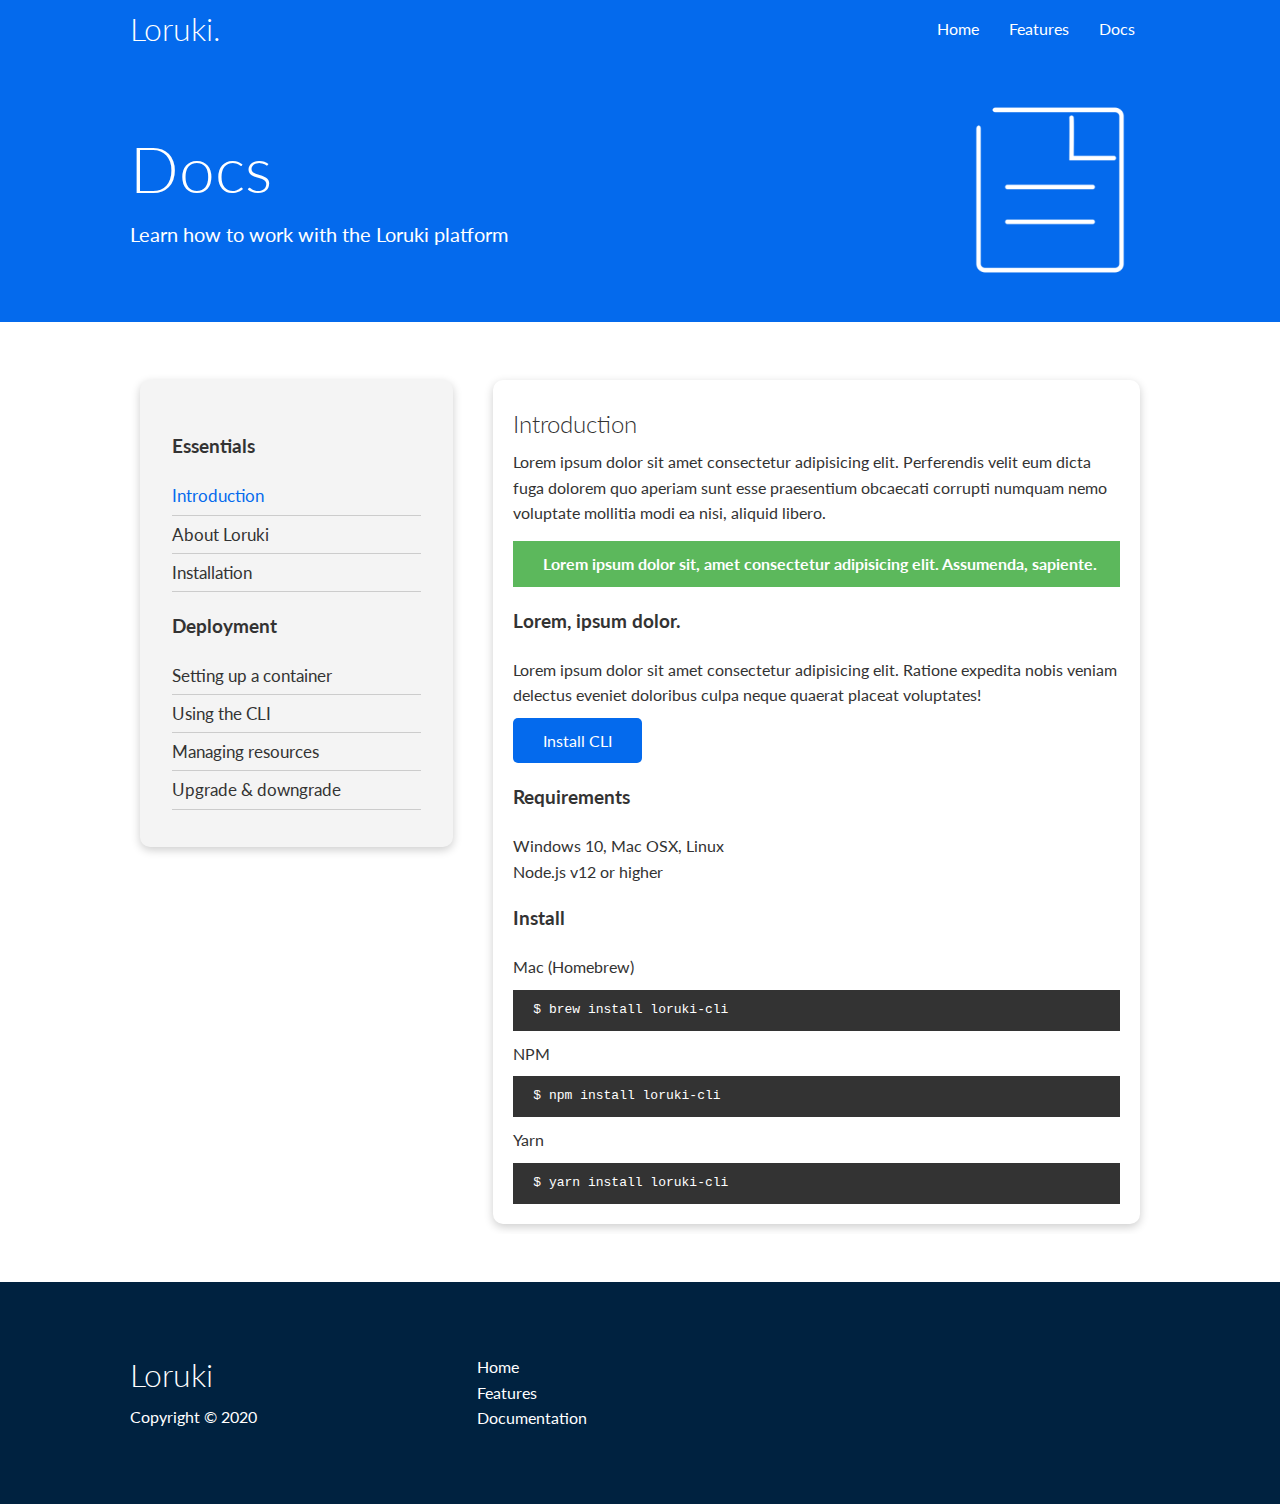
==== docs.html @ 9afb68d4 "Initial commit" ====
<!DOCTYPE html>
<html lang="en">
  <head>
    <meta charset="UTF-8" />
    <meta name="viewport" content="width=device-width, initial-scale=1.0" />
    <link
      rel="stylesheet"
      href="https://cdnjs.cloudflare.com/ajax/libs/font-awesome/6.5.1/css/all.min.css"
      integrity="sha512-DTOQO9RWCH3ppGqcWaEA1BIZOC6xxalwEsw9c2QQeAIftl+Vegovlnee1c9QX4TctnWMn13TZye+giMm8e2LwA=="
      crossorigin="anonymous"
      referrerpolicy="no-referrer"
    />
    <link rel="stylesheet" href="css/utilities.css" />
    <link rel="stylesheet" href="css/style.css" />
    <title>Loruki | Cloud Hosting For Everyone</title>
  </head>
  <body>
    <!-- Navbar -->
    <div class="navbar">
      <div class="container flex">
        <h1 class="logo">Loruki.</h1>
        <nav>
          <ul>
            <li><a href="index.html">Home</a></li>
            <li><a href="features.html">Features</a></li>
            <li><a href="docs.html">Docs</a></li>
          </ul>
        </nav>
      </div>
    </div>

    <!-- Head -->
    <section class="docs-head bg-primary py-3">
      <div class="container grid">
        <div>
          <h1 class="xl">Docs</h1>
          <p class="lead">Learn how to work with the Loruki platform</p>
        </div>
        <img src="images/docs.png" alt="" />
      </div>
    </section>

    <!-- Main -->
    <section class="docs-main my-4">
      <div class="container grid">
        <div class="card bg-light p-3">
          <h3 class="my-2">Essentials</h3>
          <nav>
            <ul>
              <li><a class="text-primary" href="#">Introduction</a></li>
              <li><a href="#">About Loruki</a></li>
              <li><a href="#">Installation</a></li>
            </ul>
          </nav>

          <h3 class="my-2">Deployment</h3>
          <nav>
            <ul>
              <li><a href="#">Setting up a container</a></li>
              <li><a href="#">Using the CLI</a></li>
              <li><a href="#">Managing resources</a></li>
              <li><a href="#">Upgrade & downgrade</a></li>
            </ul>
          </nav>
        </div>
        <div class="card">
          <h2>Introduction</h2>
          <p>
            Lorem ipsum dolor sit amet consectetur adipisicing elit. Perferendis
            velit eum dicta fuga dolorem quo aperiam sunt esse praesentium
            obcaecati corrupti numquam nemo voluptate mollitia modi ea nisi,
            aliquid libero.
          </p>

          <div class="alert alert-success">
            <i class="fas fa-info"></i> Lorem ipsum dolor sit, amet consectetur
            adipisicing elit. Assumenda, sapiente.
          </div>
          <h3>Lorem, ipsum dolor.</h3>
          <p>
            Lorem ipsum dolor sit amet consectetur adipisicing elit. Ratione
            expedita nobis veniam delectus eveniet doloribus culpa neque quaerat
            placeat voluptates!
          </p>
          <a href="#" class="btn btn-primary">Install CLI</a>

          <h3>Requirements</h3>
          <ul>
            <li>Windows 10, Mac OSX, Linux</li>
            <li>Node.js v12 or higher</li>
          </ul>

          <h3>Install</h3>
          <p>Mac (Homebrew)</p>
          <pre><code>$ brew install loruki-cli</code></pre>
          <p>NPM</p>
          <pre><code>$ npm install loruki-cli</code></pre>
          <p>Yarn</p>
          <pre><code>$ yarn install loruki-cli</code></pre>
        </div>
      </div>
    </section>

    <!-- Footer -->
    <footer class="footer bg-dark py-5">
      <div class="container grid grid-3">
        <div>
          <h1>Loruki</h1>
          <p>Copyright &copy; 2020</p>
        </div>
        <nav>
          <ul>
            <li><a href="index.html">Home</a></li>
            <li><a href="features.html">Features</a></li>
            <li><a href="docs.html">Documentation</a></li>
          </ul>
        </nav>
        <div class="social">
          <a href="#"><i class="fab fa-github fa-2x"></i></a>
          <a href="#"><i class="fab fa-facebook fa-2x"></i></a>
          <a href="#"><i class="fab fa-instagram fa-2x"></i></a>
          <a href="#"><i class="fab fa-twitter fa-2x"></i></a>
        </div>
      </div>
    </footer>
  </body>
</html>
---- css/utilities.css ----
.container {
  max-width: 1100px;
  margin: 0 auto;
  overflow: auto;
  padding: 0 40px;
}

.card {
  background-color: #fff;
  color: #333f;
  border-radius: 10px;
  box-shadow: 0 3px 10px rgba(0, 0, 0, 0.2);
  padding: 20px;
  margin: 10px;
}

.btn {
  display: inline-block;
  padding: 10px 30px;
  cursor: pointer;
  background: var(--primary-color);
  color: #fff;
  border: none;
  border-radius: 5px;
}

.btn-outline {
  background-color: transparent;
  border: 1px #fff solid;
}

.btn:hover {
  transform: scale(0.98);
}

/* Backgrounds & Coloured Buttons */
.bg-primary,
.btn-primary {
  background-color: var(--primary-color);
  color: #fff;
}

.bg-secondary,
.btn-secondary {
  background-color: var(--secondary-color);
  color: #fff;
}

.bg-dark,
.btn-dark {
  background-color: var(--dark-color);
  color: #fff;
}

.bg-light,
.btn-light {
  background-color: var(--light-color);
  color: #333;
}

.bg-primary a,
.btn-primary a,
.bg-secondary a,
.btn-secondary a,
.bg-dark a,
.btn-dark a {
  color: #fff;
}

/* Text Colours */
.text-primary {
  color: var(--primary-color);
}

.text-secondary {
  color: var(--secondary-color);
}

.text-dark {
  color: var(--dark-color);
}

.text-light {
  color: var(--light-color);
}

/* Text Sizes */
.lead {
  font-size: 20px;
}

.sm {
  font-size: 1rem;
}

.md {
  font-size: 2rem;
}

.lg {
  font-size: 3rem;
}

.xl {
  font-size: 4rem;
}

.text-center {
  text-align: center;
}

/* Alert */
.alert {
  background-color: var(--light-color);
  padding: 10px 20px;
  font-weight: bold;
  margin: 15px 0;
}

.alert i {
  margin-right: 10px;
}

.alert-success {
  background-color: var(--success-color);
  color: #fff;
}

.alert-error {
  background-color: var(--error-color);
  color: #fff;
}

.flex {
  display: flex;
  justify-content: center;
  align-items: center;
  height: 100%;
}

.grid {
  display: grid;
  grid-template-columns: repeat(2, 1fr);
  gap: 20px;
  justify-content: center;
  align-items: center;
  height: 100%;
}

.grid-3 {
  grid-template-columns: repeat(3, 1fr);
}

/* Margin */
.my-1 {
  margin: 1rem 0;
}

.my-2 {
  margin: 1.5rem 0;
}

.my-3 {
  margin: 2rem 0;
}

.my-4 {
  margin: 3rem 0;
}

.my-5 {
  margin: 4rem 0;
}

.m-1 {
  margin: 1rem;
}

.m-2 {
  margin: 1.5rem;
}

.m-3 {
  margin: 2rem;
}

.m-4 {
  margin: 3rem;
}

.m-5 {
  margin: 4rem;
}

/* Padding */
.py-1 {
  padding: 1rem 0;
}

.py-2 {
  padding: 1.5rem 0;
}

.py-3 {
  padding: 2rem 0;
}

.py-4 {
  padding: 3rem 0;
}

.py-5 {
  padding: 4rem 0;
}

.p-1 {
  padding: 1rem;
}

.p-2 {
  padding: 1.5rem;
}

.p-3 {
  padding: 2rem;
}

.p-4 {
  padding: 3rem;
}

.p-5 {
  padding: 4rem;
}
---- css/style.css ----
@import url("https://fonts.googleapis.com/css2?family=Lato:wght@300&display=swap");

:root {
  --primary-color: #046aed;
  --secondary-color: #1c3fa8;
  --dark-color: #002240;
  --light-color: #f4f4f4;
  --success-color: #5cb85c;
  --error-color: #d9534f;
}

* {
  box-sizing: border-box;
  padding: 0;
  margin: 0;
}

body {
  font-family: "Lato", sans-serif;
  color: #333;
  line-height: 1.6;
}

ul {
  list-style-type: none;
}

a {
  text-decoration: none;
  color: #333;
}

h1,
h2 {
  font-weight: 300;
  line-height: 1.2;
  margin: 10px 0;
}

p {
  margin: 10px 0;
}

img {
  width: 100%;
}

code,
pre {
  background: #333;
  color: #fff;
  padding: 10px;
}

.hidden {
  visibility: hidden;
  height: 0;
}

/* Navbar */
.navbar {
  background-color: var(--primary-color);
  color: #fff;
}

.navbar ul {
  display: flex;
}

.navbar a {
  color: #fff;
  padding: 10px;
  margin: 0 5px;
}

.navbar a:hover {
  border-bottom: 2px #fff solid;
}

.navbar .flex {
  justify-content: space-between;
}

/* Showcase */
.showcase {
  height: 400px;
  background-color: var(--primary-color);
  color: #fff;
  position: relative;
}

.showcase h1 {
  font-size: 40px;
}

.showcase p {
  margin: 20px 0;
}

.showcase .grid {
  grid-template-columns: 55% 45%;
  gap: 30px;
  overflow: visible;
}

.showcase-text {
  animation: slideInFromLeft 1s ease-in;
}

.showcase-form {
  position: relative;
  top: 60px;
  height: 350px;
  width: 400px;
  padding: 40px;
  z-index: 100;
  justify-self: flex-end;
  animation: slideInFromRight 1s ease-in;
}

.showcase-form .form-control {
  margin: 30px 0;
}

.showcase-form input[type="text"],
.showcase-form input[type="email"] {
  border: 0;
  border-bottom: 1px solid #b4becb;
  width: 100%;
  padding: 3px;
  font-size: 16px;
}

.showcase-form input:focus {
  outline: none;
}

.showcase::before,
.showcase::after {
  content: "";
  position: absolute;
  height: 100px;
  bottom: -70px;
  right: 0;
  left: 0;
  background: #fff;
  transform: skewY(-3deg);
  -webkit-transform: skewY(-3deg);
  -moz-transform: skewY(-3deg);
  -ms-transform: skewY(-3deg);
}

/* Stats */
.stats {
  padding-top: 100px;
  animation: slideInFromBottom 1s ease-in;
}

.stats-heading {
  max-width: 500px;
  margin: auto;
}

.stats .grid h3 {
  font-size: 35px;
}

.stats .grid p {
  font-size: 20px;
  font-weight: bold;
}

/* Cli */
.cli .grid {
  grid-template-columns: repeat(3, 1fr);
  grid-template-rows: repeat(2, 1fr);
}

.cli .grid > *:first-child {
  grid-column: 1 / span 2;
  grid-row: 1 / span 2;
}

/* Cloud */
.cloud .grid {
  grid-template-columns: 4fr 3fr;
}

/* Languages */
.languages .flex {
  flex-wrap: wrap;
}

.languages .card {
  text-align: center;
  margin: 18px 10px 40px;
  transition: transform 0.1s ease-in;
}

.languages .card h4 {
  font-size: 20px;
  margin-bottom: 10px;
}

.languages .card:hover {
  transform: translateY(-15px);
}

/* Features */
.features-head img,
.docs-head img {
  width: 200px;
  justify-self: flex-end;
}

.features-sub-head img {
  width: 300px;
  justify-self: flex-end;
}

.features-main .card > i {
  margin-right: 20px;
}

.features-main .grid > *:first-child {
  grid-column: 1 / span 3;
}

.features-main .grid > *:nth-child(2) {
  grid-column: 1 / span 2;
}

.features-main .grid {
  padding: 30px;
}

/* Docs */
.docs-main h3 {
  margin: 20px 0;
}

.docs-main .grid {
  grid-template-columns: 1fr 2fr;
  align-items: flex-start;
}

.docs-main nav li {
  font-size: 17px;
  padding-bottom: 5px;
  margin-bottom: 5px;
  border-bottom: 1px #ccc solid;
}

.docs-main a:hover {
  font-weight: bold;
}

/* Footer */
.footer .social a {
  margin: 0 10px;
}

/* Animations */
@keyframes slideInFromLeft {
  0% {
    transform: translateX(-100%);
  }

  100% {
    transform: translateX(0);
  }
}

@keyframes slideInFromRight {
  0% {
    transform: translateX(100%);
  }

  100% {
    transform: translateX(0);
  }
}

@keyframes slideInFromTop {
  0% {
    transform: translateY(-100%);
  }

  100% {
    transform: translateY(0);
  }
}

@keyframes slideInFromBottom {
  0% {
    transform: translateY(100%);
  }

  100% {
    transform: translateY(0);
  }
}

/* Tablets and Under */
@media (max-width: 768px) {
  .grid,
  .showcase .grid,
  .stats .grid,
  .cli .grid,
  .cloud .grid,
  .features-main .grid,
  .docs-main .grid {
    grid-template-columns: 1fr;
    grid-template-rows: 1fr;
  }

  .showcase {
    height: auto;
  }

  .showcase-text {
    text-align: center;
    margin-top: 40px;
  }

  .showcase-form {
    justify-self: center;
    margin: auto;
  }

  .cli .grid > *:first-child {
    grid-column: 1;
    grid-row: 1;
  }

  .features-head,
  .features-sub-head,
  .docs-head {
    text-align: center;
  }

  .features-head img,
  .features-sub-head img,
  .docs-head img {
    justify-self: center;
  }

  .features-main .grid > *:first-child,
  .features-main .grid > *:nth-child(2) {
    grid-column: 1;
  }
}

/* Mobile */
@media (max-width: 500px) {
  .navbar {
    height: 110px;
  }

  .navbar .flex {
    flex-direction: column;
  }

  .navbar ul {
    padding: 10px;
    background-color: rgba(0, 0, 0, 0.1);
  }
}
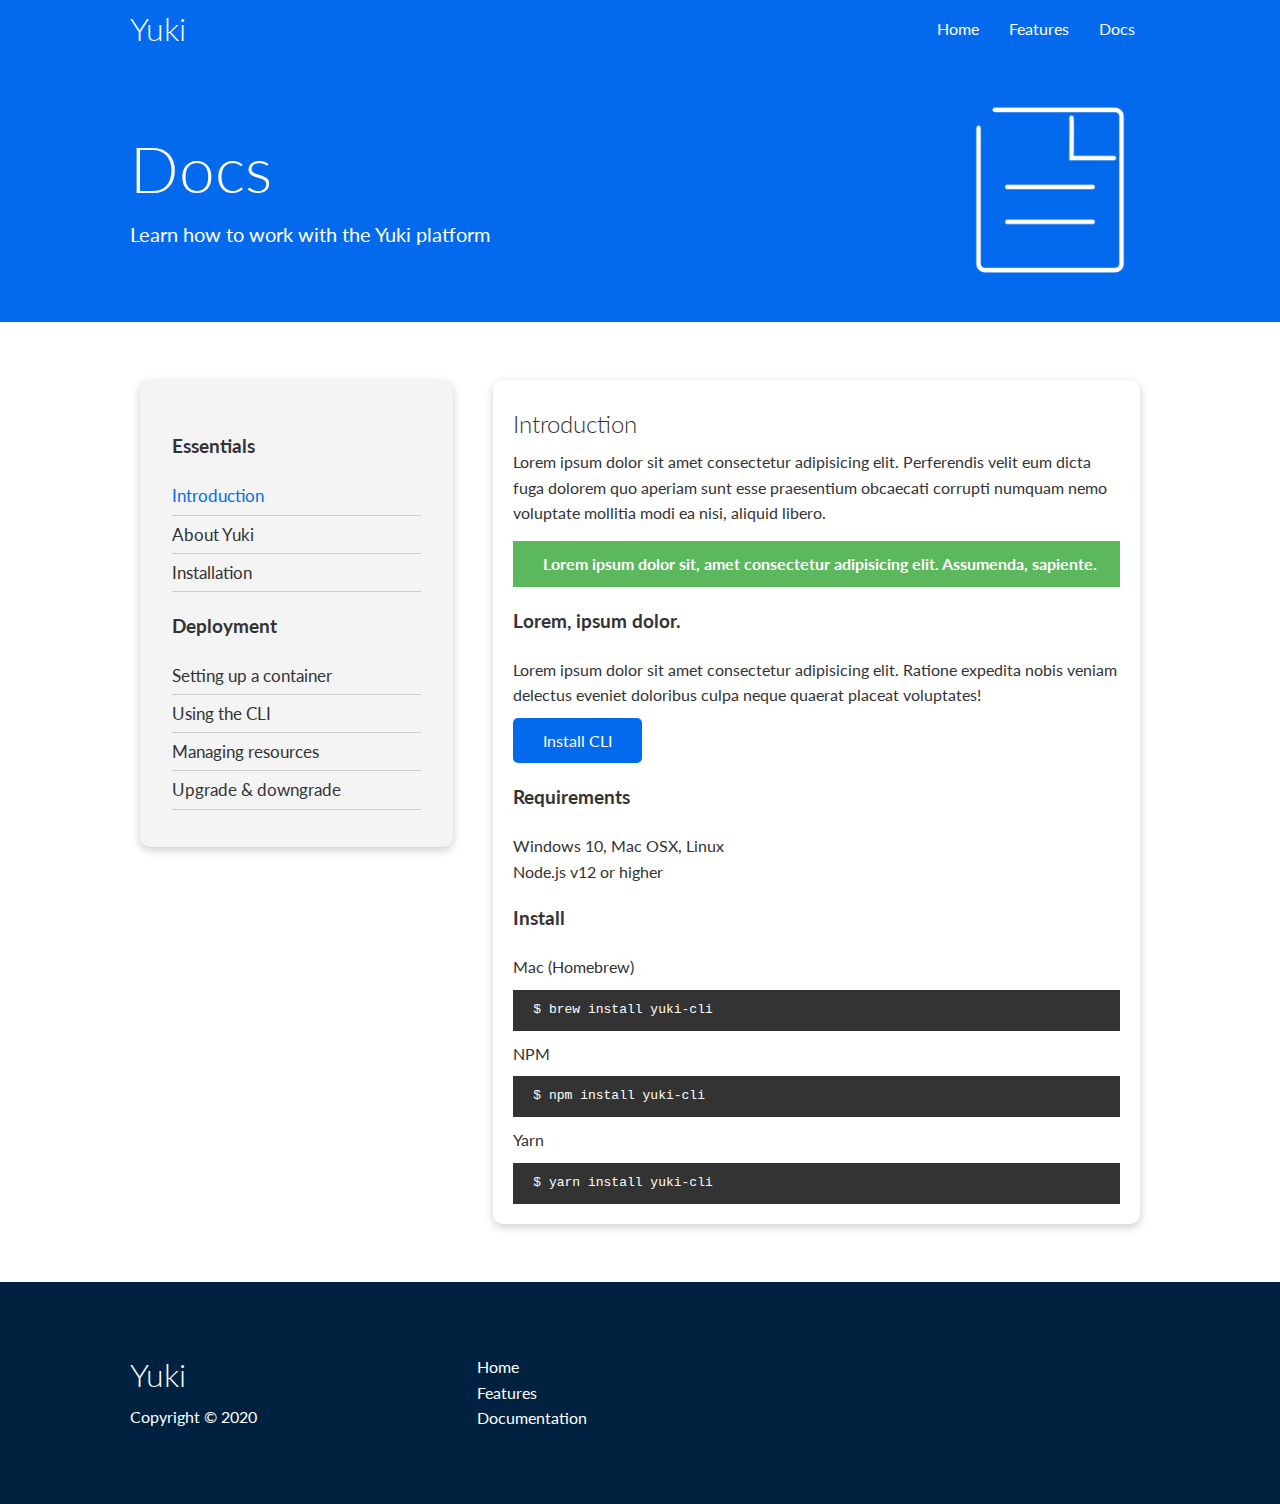
==== commit 9d898985: "typos" ====
--- a/docs.html
+++ b/docs.html
@@ -12,13 +12,13 @@
     />
     <link rel="stylesheet" href="css/utilities.css" />
     <link rel="stylesheet" href="css/style.css" />
-    <title>Loruki | Cloud Hosting For Everyone</title>
+    <title>Yuki | Cloud Hosting For Everyone</title>
   </head>
   <body>
     <!-- Navbar -->
     <div class="navbar">
       <div class="container flex">
-        <h1 class="logo">Loruki.</h1>
+        <h1 class="logo">Yuki</h1>
         <nav>
           <ul>
             <li><a href="index.html">Home</a></li>
@@ -34,7 +34,7 @@
       <div class="container grid">
         <div>
           <h1 class="xl">Docs</h1>
-          <p class="lead">Learn how to work with the Loruki platform</p>
+          <p class="lead">Learn how to work with the Yuki platform</p>
         </div>
         <img src="images/docs.png" alt="" />
       </div>
@@ -48,7 +48,7 @@
           <nav>
             <ul>
               <li><a class="text-primary" href="#">Introduction</a></li>
-              <li><a href="#">About Loruki</a></li>
+              <li><a href="#">About Yuki</a></li>
               <li><a href="#">Installation</a></li>
             </ul>
           </nav>
@@ -92,11 +92,11 @@
 
           <h3>Install</h3>
           <p>Mac (Homebrew)</p>
-          <pre><code>$ brew install loruki-cli</code></pre>
+          <pre><code>$ brew install yuki-cli</code></pre>
           <p>NPM</p>
-          <pre><code>$ npm install loruki-cli</code></pre>
+          <pre><code>$ npm install yuki-cli</code></pre>
           <p>Yarn</p>
-          <pre><code>$ yarn install loruki-cli</code></pre>
+          <pre><code>$ yarn install yuki-cli</code></pre>
         </div>
       </div>
     </section>
@@ -105,7 +105,7 @@
     <footer class="footer bg-dark py-5">
       <div class="container grid grid-3">
         <div>
-          <h1>Loruki</h1>
+          <h1>Yuki</h1>
           <p>Copyright &copy; 2020</p>
         </div>
         <nav>
